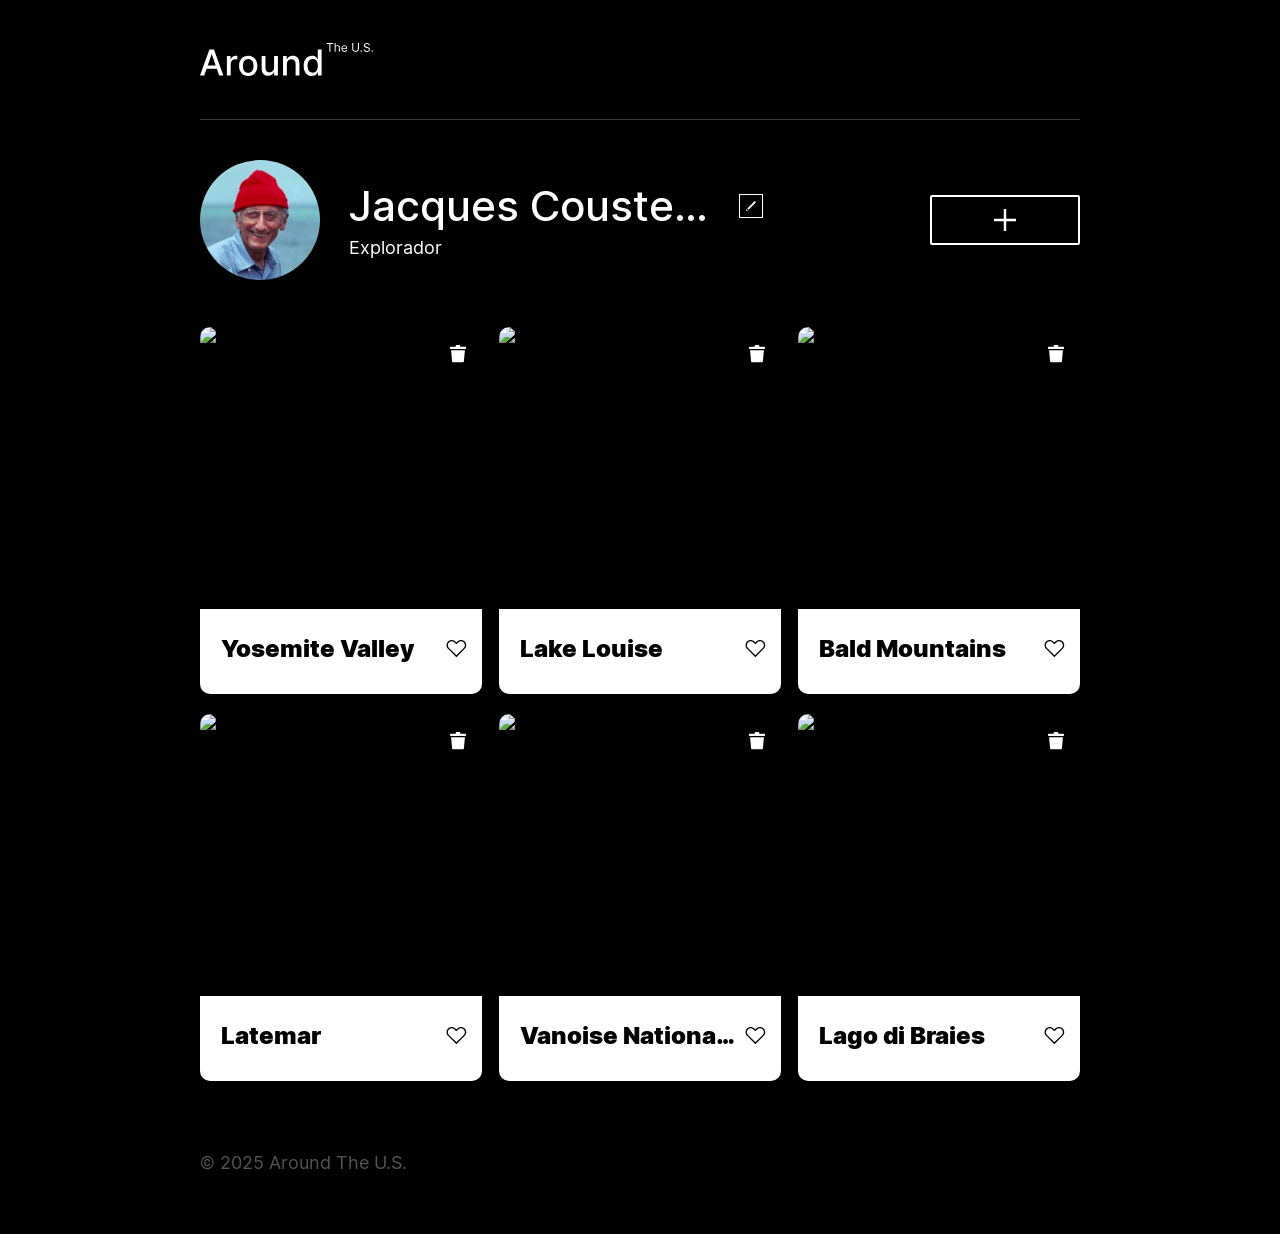
==== src/index.html @ c2b5e32c "update folder" ====
<!doctype html>
<html lang="pt">
  <head>
    <meta charset="UTF-8" />
    <meta content="width=device-width, initial-scale=1.0" name="viewport" />
    <meta content="ie=edge" http-equiv="X-UA-Compatible" />
    <title>Around The U.S.</title>
    <link href="./page/index.css" rel="stylesheet" />
  </head>
  <body class="page">
    <div class="page__content">
      <header class="header page__section">
        <img
          alt="Logotipo Around The U.S."
          class="logo header__logo"
          src="./images/logo.svg"
        />
      </header>
      <main class="content">
        <section class="profile page__section">
          <img class="profile__image" src="./images/avatar.jpg" alt="Avatar" />
          <div class="profile__info">
            <h1 class="profile__title">Jacques Cousteau</h1>
            <button
              aria-label="Editar perfil"
              class="profile__edit-button"
              type="button"
            ></button>
            <p class="profile__description">Explorador</p>
          </div>
          <button
            aria-label="Adicionar cartão"
            class="profile__add-button"
            type="button"
          ></button>
        </section>
        <section class="cards page__section">
          <ul class="cards__list"></ul>
          <template id="card-template">
            <li class="card">
              <img class="card__image" src="" alt="" />
              <button
                aria-label="Excluir cartão"
                class="card__delete-button"
                type="button"
              ></button>
              <div class="card__description">
                <h2 class="card__title"></h2>
                <button
                  aria-label="Botão de curtir"
                  class="card__like-button"
                  type="button"
                ></button>
              </div>
            </li>
          </template>
        </section>
      </main>
      <footer class="footer page__section">
        <p class="footer__copyright">&copy; 2025 Around The U.S.</p>
      </footer>
      <div class="popup" id="edit-popup">
        <div class="popup__content">
          <button
            aria-label="Fechar pop-up"
            class="popup__close"
            type="button"
          ></button>
          <h3 class="popup__title">Editar perfil</h3>
          <form class="popup__form" id="edit-profile-form" name="edit-form">
            <label class="popup__field">
              <input
                class="popup__input"
                id="profile-name"
                name="name"
                placeholder="Nome"
                type="text"
                required
                minlength="2"
                maxlength="40"
              />
              <span class="popup__input-error profile-name-error"></span>
            </label>
            <label class="popup__field">
              <input
                class="popup__input"
                id="profile-description"
                name="description"
                placeholder="Sobre mim"
                type="text"
                required
                minlength="2"
                maxlength="200"
              />
              <span class="popup__input-error profile-description-error"></span>
            </label>
            <button type="submit" class="popup__submit">Salvar</button>
          </form>
        </div>
      </div>
      <div class="popup" id="new-card-popup">
        <div class="popup__content">
          <button
            aria-label="Fechar pop-up"
            class="popup__close"
            type="button"
          ></button>
          <h3 class="popup__title">Novo local</h3>
          <form class="popup__form" id="new-card-form" name="add-form">
            <label class="popup__field">
              <input
                type="text"
                class="popup__input"
                id="add-title"
                name="title"
                placeholder="Título"
                required
                minlength="2"
                maxlength="30"
              />
              <span class="popup__input-error add-title-error"></span>
            </label>

            <label class="popup__field">
              <input
                type="url"
                class="popup__input popup__input_type_url"
                id="add-url"
                name="url"
                placeholder="Link da imagem"
                required
              />
              <span class="popup__input-error add-url-error"></span>
            </label>

            <button type="submit" class="popup__submit">Salvar</button>
          </form>
        </div>
      </div>
      <div class="popup" id="image-popup">
        <div class="popup__content popup__content_content_image">
          <button
            aria-label="Fechar pop-up"
            class="popup__close"
            type="button"
          ></button>
          <img alt="" class="popup__image" src="#" />
          <p class="popup__caption"></p>
        </div>
      </div>
    </div>
    <script type="module" src="page/index.js"></script>
  </body>
</html>
---- src/page/index.css ----
@import url("../vendor/normalize.css");
@import url("../vendor/fonts.css");

@import url("../blocks/page.css");
@import url("../blocks/header.css");
@import url("../blocks/content.css");
@import url("../blocks/footer.css");
@import url("../blocks/profile.css");
@import url("../blocks/cards.css");
@import url("../blocks/card.css");
@import url("../blocks/popup.css");
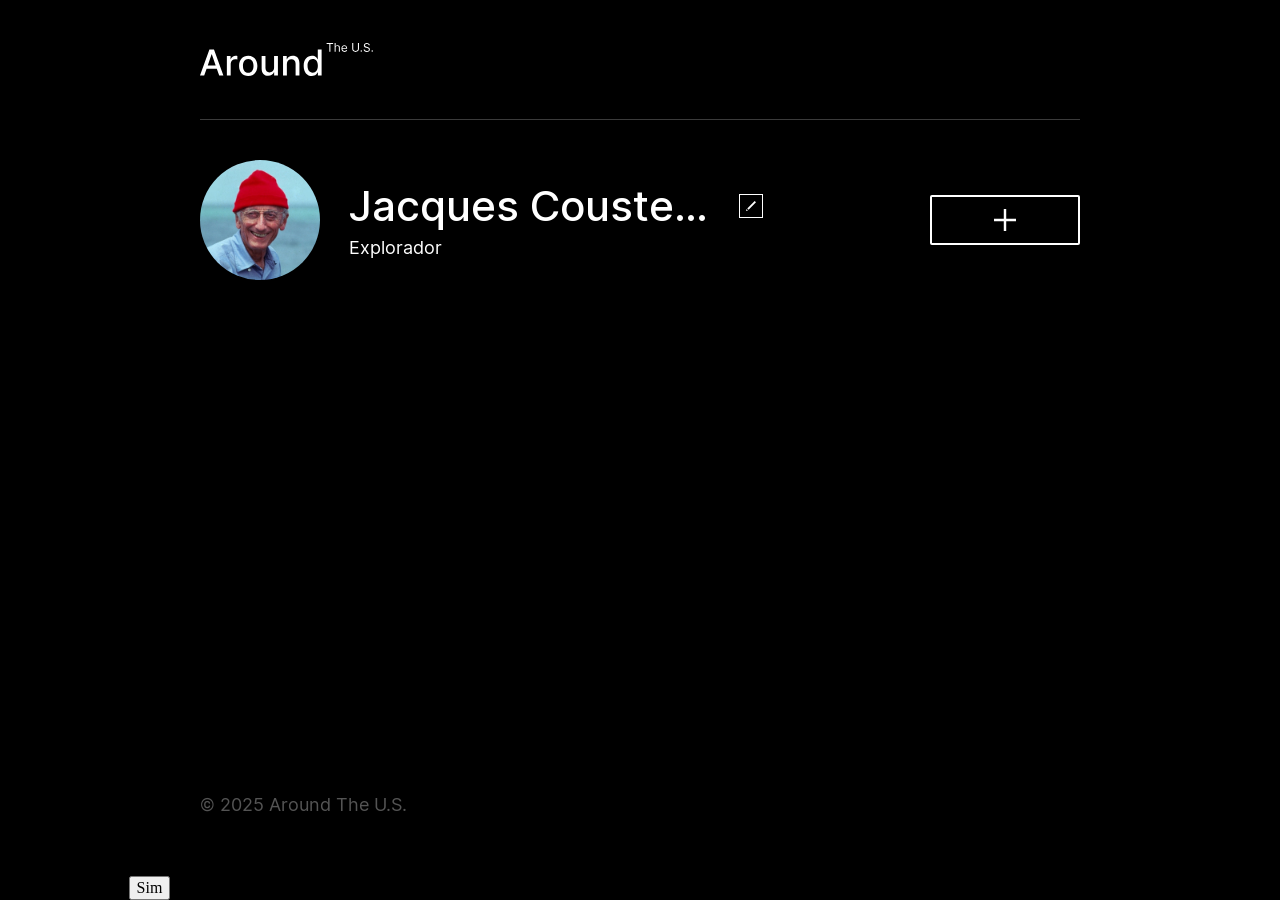
==== commit da63af87: "fix addCard/createCard" ====
--- a/src/index.html
+++ b/src/index.html
@@ -85,7 +85,7 @@
               <input
                 class="popup__input"
                 id="profile-description"
-                name="description"
+                name="job"
                 placeholder="Sobre mim"
                 type="text"
                 required
@@ -126,16 +126,22 @@
                 type="url"
                 class="popup__input popup__input_type_url"
                 id="add-url"
-                name="url"
+                name="link"
                 placeholder="Link da imagem"
                 required
               />
               <span class="popup__input-error add-url-error"></span>
             </label>
-
             <button type="submit" class="popup__submit">Salvar</button>
           </form>
         </div>
+      </div>
+      <div class="popup__delete">
+        <form class="popup__delete-card" id="delete-card" name="delete-card">
+          <span class="popup__delete-quest">Tem certeza?</span>
+
+          <button type="submit" class="popup__delete">Sim</button>
+        </form>
       </div>
       <div class="popup" id="image-popup">
         <div class="popup__content popup__content_content_image">
